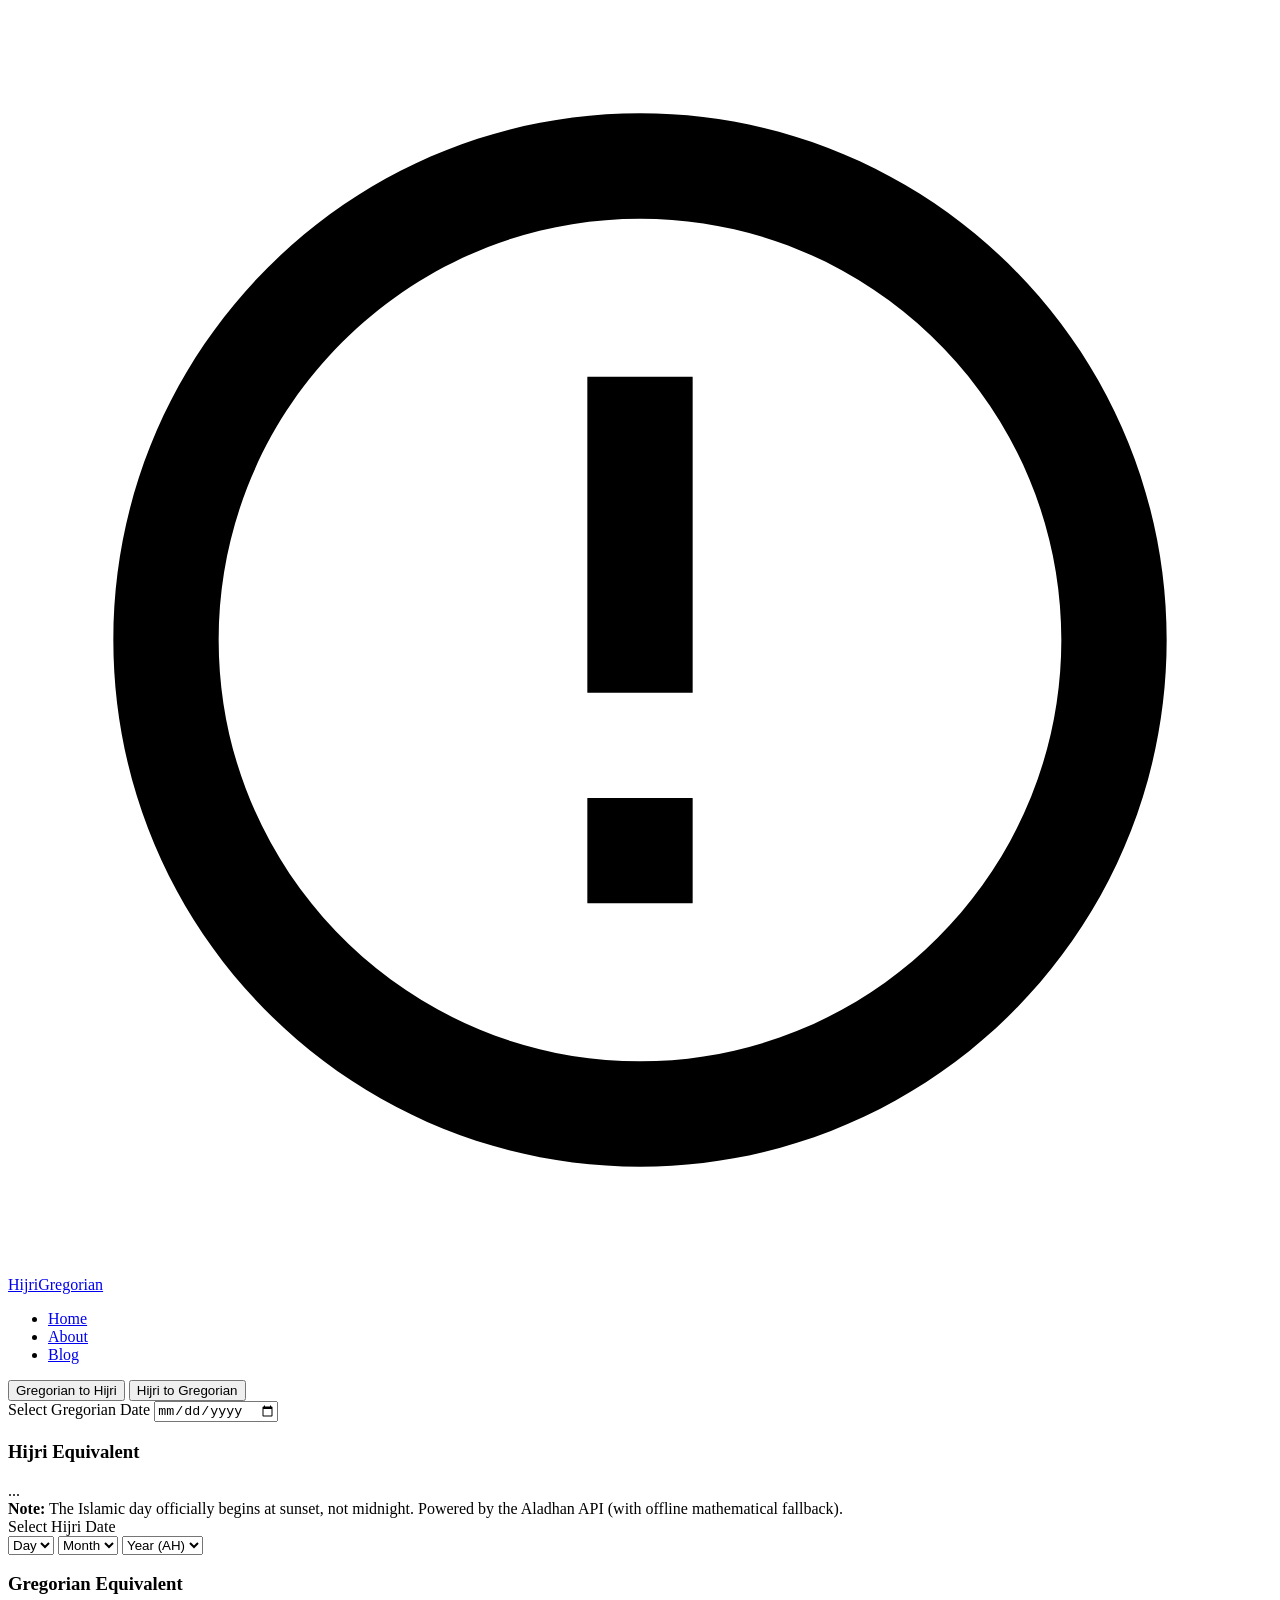
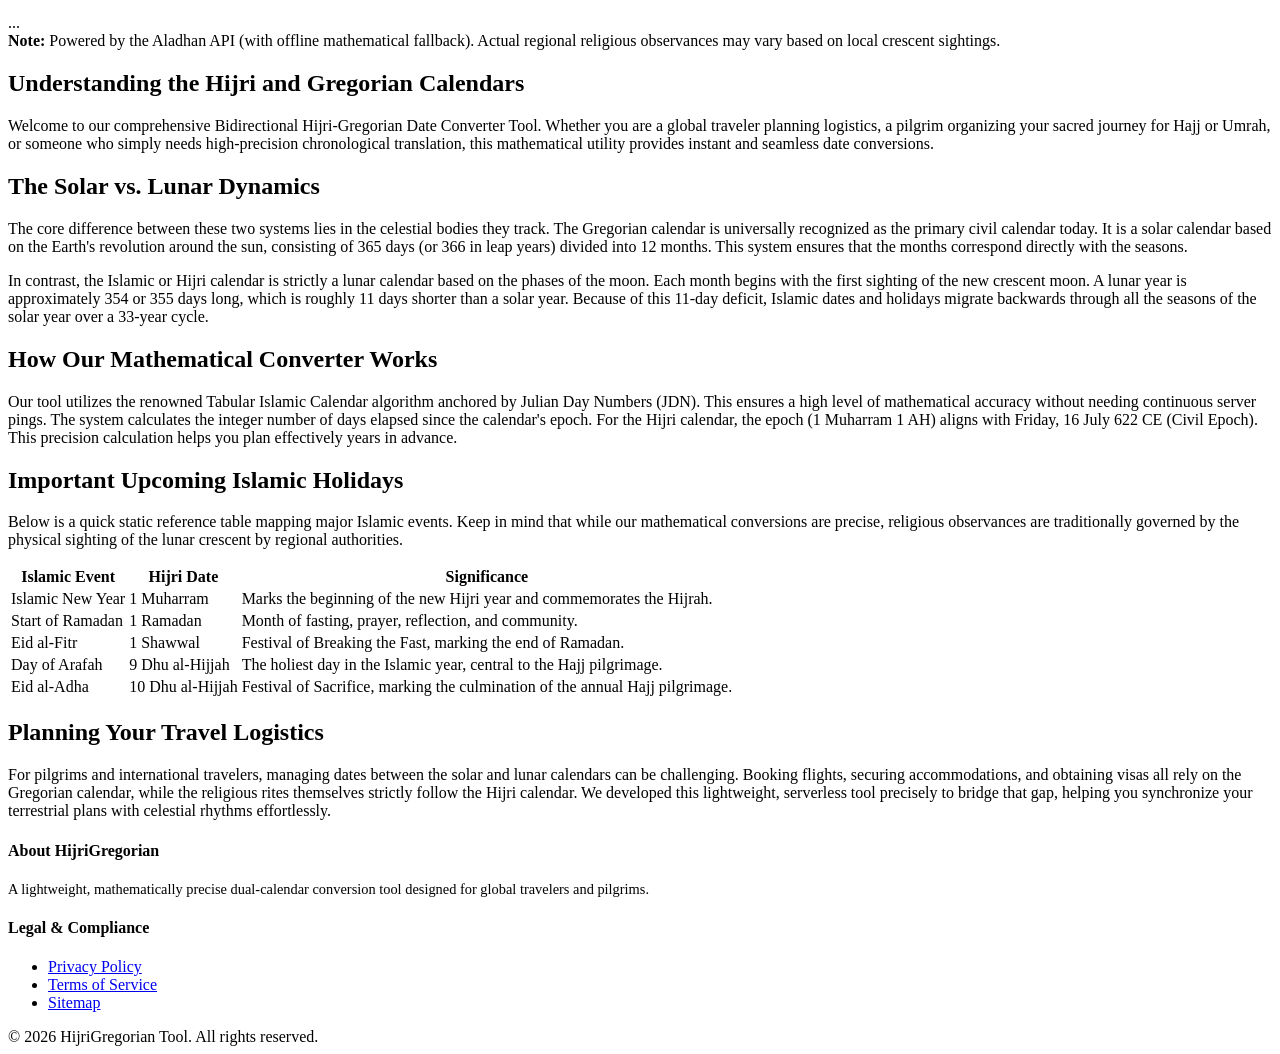
==== index.html @ 4cb7a779 "Add files via upload" ====
<!DOCTYPE html>
<html lang="en">
<head>
    <meta charset="UTF-8">
    <meta name="viewport" content="width=device-width, initial-scale=1.0">
    <title>HijriGregorian - Bidirectional Hijri-Gregorian Date Converter Tool</title>
    <meta name="description" content="Instantly convert dates between the Gregorian calendar and Islamic Hijri calendar. Free, accurate, and mathematical dual-conversion tool.">
    <link rel="stylesheet" href="assets/css/style.css">
    
    <script type="application/ld+json">
    {
      "@context": "https://schema.org",
      "@type": "WebApplication",
      "name": "HijriGregorian - Bidirectional Hijri-Gregorian Date Converter Tool",
      "url": "https://example-travel-brand.com/converter",
      "description": "A high-precision mathematical tool to convert dates seamlessly between the solar Gregorian calendar and the lunar Islamic (Hijri) calendar.",
      "applicationCategory": "Utility",
      "operatingSystem": "All"
    }
    </script>

    <script type="application/ld+json">
    {
      "@context": "https://schema.org",
      "@type": "FAQPage",
      "mainEntity": [{
        "@type": "Question",
        "name": "How does the Hijri calendar differ from the Gregorian calendar?",
        "acceptedAnswer": {
          "@type": "Answer",
          "text": "The Gregorian calendar is a solar calendar based on the earth's revolution around the sun, lasting approximately 365.25 days. The Hijri calendar is a lunar calendar based on the phases of the moon, lasting approximately 354 days. This difference means Islamic dates shift by about 11 days each year relative to the Gregorian calendar."
        }
      }, {
        "@type": "Question",
        "name": "When does the Islamic day begin?",
        "acceptedAnswer": {
          "@type": "Answer",
          "text": "Unlike the Gregorian day which begins at midnight, the Islamic day officially begins at sunset."
        }
      }]
    }
    </script>
</head>
<body>

    <header>
        <div class="container header-inner">
            <a href="index.html" class="logo">
                <svg viewBox="0 0 24 24" xmlns="http://www.w3.org/2000/svg"><path d="M12 2C6.48 2 2 6.48 2 12s4.48 10 10 10 10-4.48 10-10S17.52 2 12 2zm0 18c-4.41 0-8-3.59-8-8s3.59-8 8-8 8 3.59 8 8-3.59 8-8 8zm-1-13h2v6h-2zm0 8h2v2h-2z"/></svg>
                HijriGregorian
            </a>
            <nav>
                <ul>
                    <li><a href="index.html" class="active">Home</a></li>
                    <li><a href="about.html">About</a></li>
                    <li><a href="blog.html">Blog</a></li>
                </ul>
            </nav>
        </div>
    </header>

    <main class="container">
        <section class="converter-container">
            <div class="tabs">
                <button class="tab-btn active" data-tab="tab-gregorian">Gregorian to Hijri</button>
                <button class="tab-btn" data-tab="tab-hijri">Hijri to Gregorian</button>
            </div>

            <!-- Gregorian to Hijri -->
            <div id="tab-gregorian" class="tab-content active">
                <div class="form-group">
                    <label for="gregorian-date">Select Gregorian Date</label>
                    <input type="date" id="gregorian-date">
                </div>
                <div class="result-box">
                    <h3>Hijri Equivalent</h3>
                    <div class="result-value" id="hijri-result">...</div>
                    <div class="source-badge" id="hijri-source"></div>
                    <div class="note"><strong>Note:</strong> The Islamic day officially begins at sunset, not midnight. Powered by the Aladhan API (with offline mathematical fallback).</div>
                </div>
            </div>

            <!-- Hijri to Gregorian -->
            <div id="tab-hijri" class="tab-content">
                <div class="form-group">
                    <label>Select Hijri Date</label>
                    <div class="input-row">
                        <select id="hijri-day">
                            <option value="" disabled selected>Day</option>
                            <!-- Populated by JS -->
                        </select>
                        <select id="hijri-month">
                            <option value="" disabled selected>Month</option>
                            <!-- Populated by JS -->
                        </select>
                        <select id="hijri-year">
                            <option value="" disabled selected>Year (AH)</option>
                            <!-- Populated by JS -->
                        </select>
                    </div>
                </div>
                <div class="result-box">
                    <h3>Gregorian Equivalent</h3>
                    <div class="result-value" id="gregorian-result">...</div>
                    <div class="source-badge" id="gregorian-source"></div>
                    <div class="note"><strong>Note:</strong> Powered by the Aladhan API (with offline mathematical fallback). Actual regional religious observances may vary based on local crescent sightings.</div>
                </div>
            </div>
        </section>

        <!-- SEO Content Section -->
        <section class="content-section">
            <h1>Understanding the Hijri and Gregorian Calendars</h1>
            <p>Welcome to our comprehensive Bidirectional Hijri-Gregorian Date Converter Tool. Whether you are a global traveler planning logistics, a pilgrim organizing your sacred journey for Hajj or Umrah, or someone who simply needs high-precision chronological translation, this mathematical utility provides instant and seamless date conversions.</p>

            <h2>The Solar vs. Lunar Dynamics</h2>
            <p>The core difference between these two systems lies in the celestial bodies they track. The Gregorian calendar is universally recognized as the primary civil calendar today. It is a solar calendar based on the Earth's revolution around the sun, consisting of 365 days (or 366 in leap years) divided into 12 months. This system ensures that the months correspond directly with the seasons.</p>
            <p>In contrast, the Islamic or Hijri calendar is strictly a lunar calendar based on the phases of the moon. Each month begins with the first sighting of the new crescent moon. A lunar year is approximately 354 or 355 days long, which is roughly 11 days shorter than a solar year. Because of this 11-day deficit, Islamic dates and holidays migrate backwards through all the seasons of the solar year over a 33-year cycle.</p>
            
            <h2>How Our Mathematical Converter Works</h2>
            <p>Our tool utilizes the renowned Tabular Islamic Calendar algorithm anchored by Julian Day Numbers (JDN). This ensures a high level of mathematical accuracy without needing continuous server pings. The system calculates the integer number of days elapsed since the calendar's epoch. For the Hijri calendar, the epoch (1 Muharram 1 AH) aligns with Friday, 16 July 622 CE (Civil Epoch). This precision calculation helps you plan effectively years in advance.</p>

            <h2>Important Upcoming Islamic Holidays</h2>
            <p>Below is a quick static reference table mapping major Islamic events. Keep in mind that while our mathematical conversions are precise, religious observances are traditionally governed by the physical sighting of the lunar crescent by regional authorities.</p>

            <table class="data-table">
                <thead>
                    <tr>
                        <th>Islamic Event</th>
                        <th>Hijri Date</th>
                        <th>Significance</th>
                    </tr>
                </thead>
                <tbody>
                    <tr>
                        <td>Islamic New Year</td>
                        <td>1 Muharram</td>
                        <td>Marks the beginning of the new Hijri year and commemorates the Hijrah.</td>
                    </tr>
                    <tr>
                        <td>Start of Ramadan</td>
                        <td>1 Ramadan</td>
                        <td>Month of fasting, prayer, reflection, and community.</td>
                    </tr>
                    <tr>
                        <td>Eid al-Fitr</td>
                        <td>1 Shawwal</td>
                        <td>Festival of Breaking the Fast, marking the end of Ramadan.</td>
                    </tr>
                    <tr>
                        <td>Day of Arafah</td>
                        <td>9 Dhu al-Hijjah</td>
                        <td>The holiest day in the Islamic year, central to the Hajj pilgrimage.</td>
                    </tr>
                    <tr>
                        <td>Eid al-Adha</td>
                        <td>10 Dhu al-Hijjah</td>
                        <td>Festival of Sacrifice, marking the culmination of the annual Hajj pilgrimage.</td>
                    </tr>
                </tbody>
            </table>

            <h2>Planning Your Travel Logistics</h2>
            <p>For pilgrims and international travelers, managing dates between the solar and lunar calendars can be challenging. Booking flights, securing accommodations, and obtaining visas all rely on the Gregorian calendar, while the religious rites themselves strictly follow the Hijri calendar. We developed this lightweight, serverless tool precisely to bridge that gap, helping you synchronize your terrestrial plans with celestial rhythms effortlessly.</p>
        </section>
    </main>

    <footer>
        <div class="container">
            <div class="footer-inner">
                <div class="footer-col">
                    <h4>About HijriGregorian</h4>
                    <p style="color: var(--text-muted); font-size: 0.9rem;">A lightweight, mathematically precise dual-calendar conversion tool designed for global travelers and pilgrims.</p>
                </div>
                <div class="footer-col">
                    <h4>Legal & Compliance</h4>
                    <ul>
                        <li><a href="privacy-policy.html">Privacy Policy</a></li>
                        <li><a href="terms-of-service.html">Terms of Service</a></li>
                        <li><a href="sitemap.html">Sitemap</a></li>
                    </ul>
                </div>
            </div>
            <div class="footer-bottom">
                &copy; 2026 HijriGregorian Tool. All rights reserved. 
            </div>
        </div>
    </footer>

    <script src="assets/js/converter.js"></script>
</body>
</html>
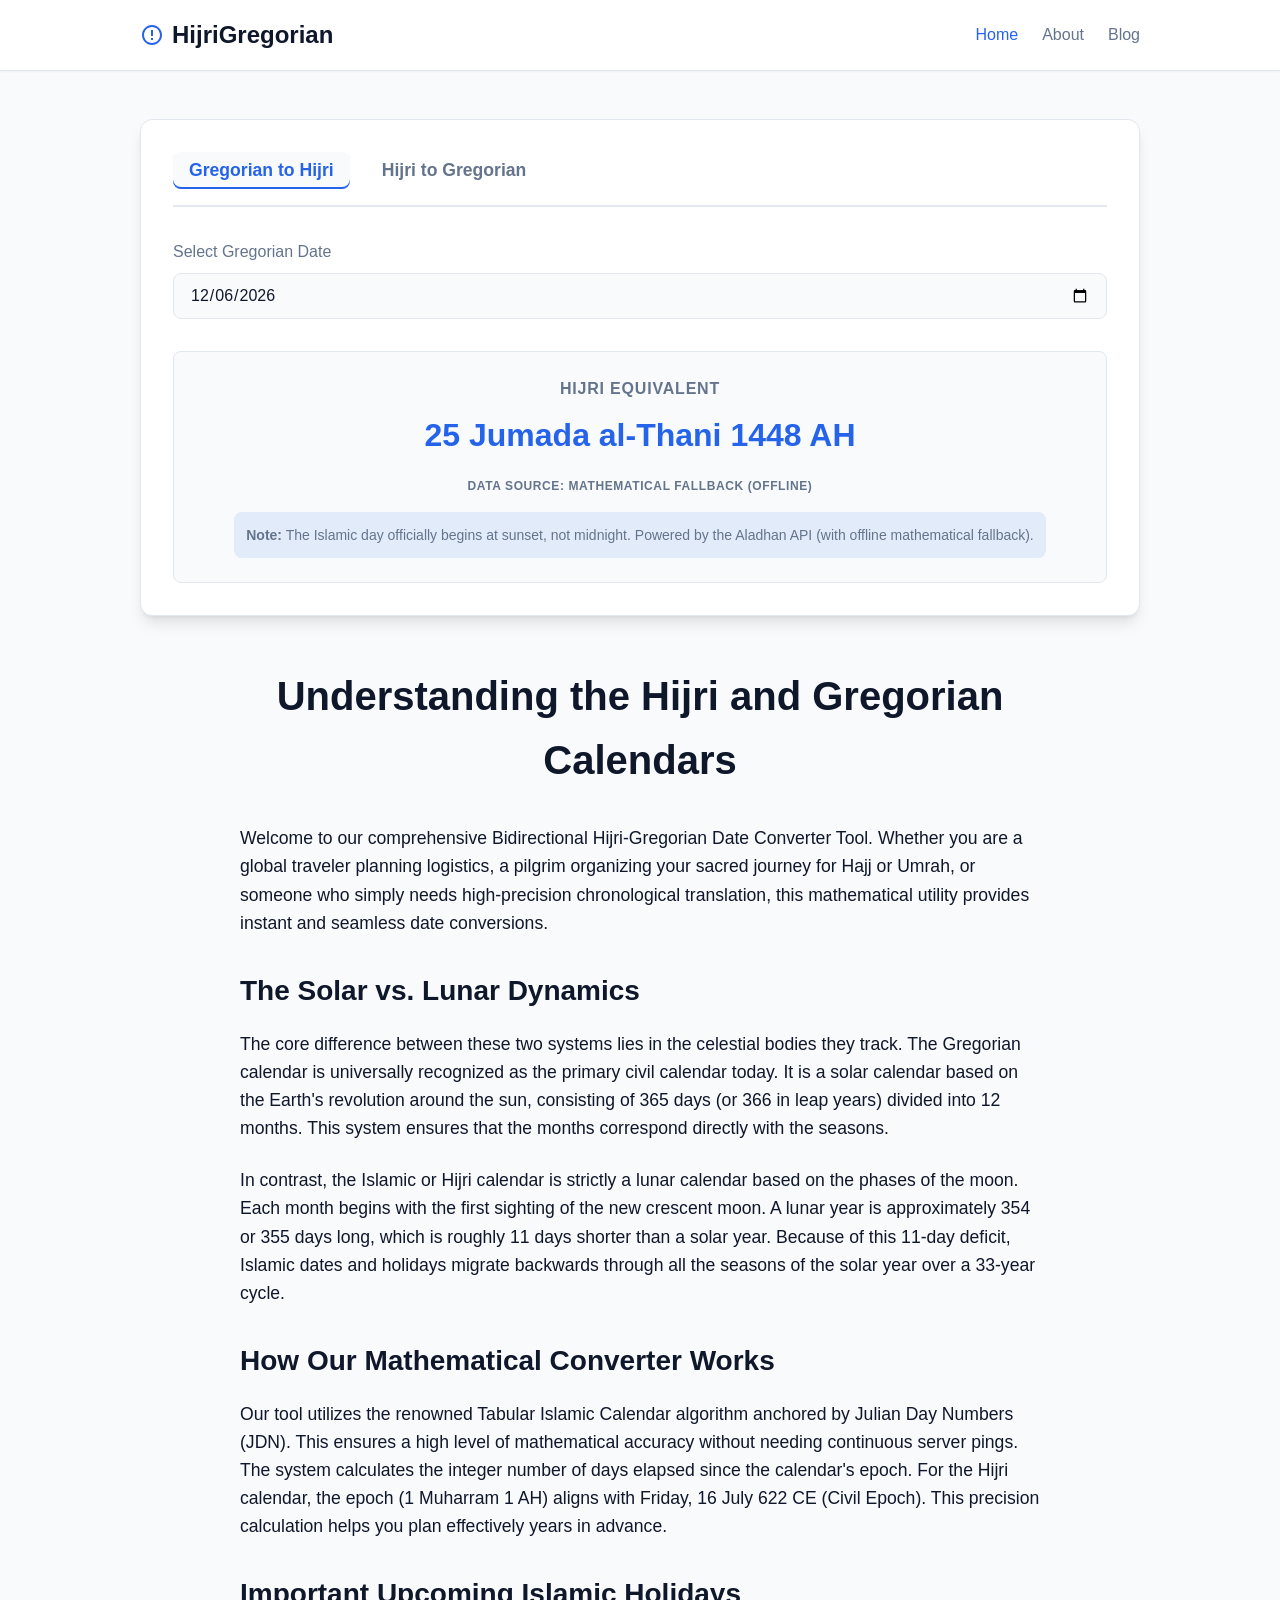
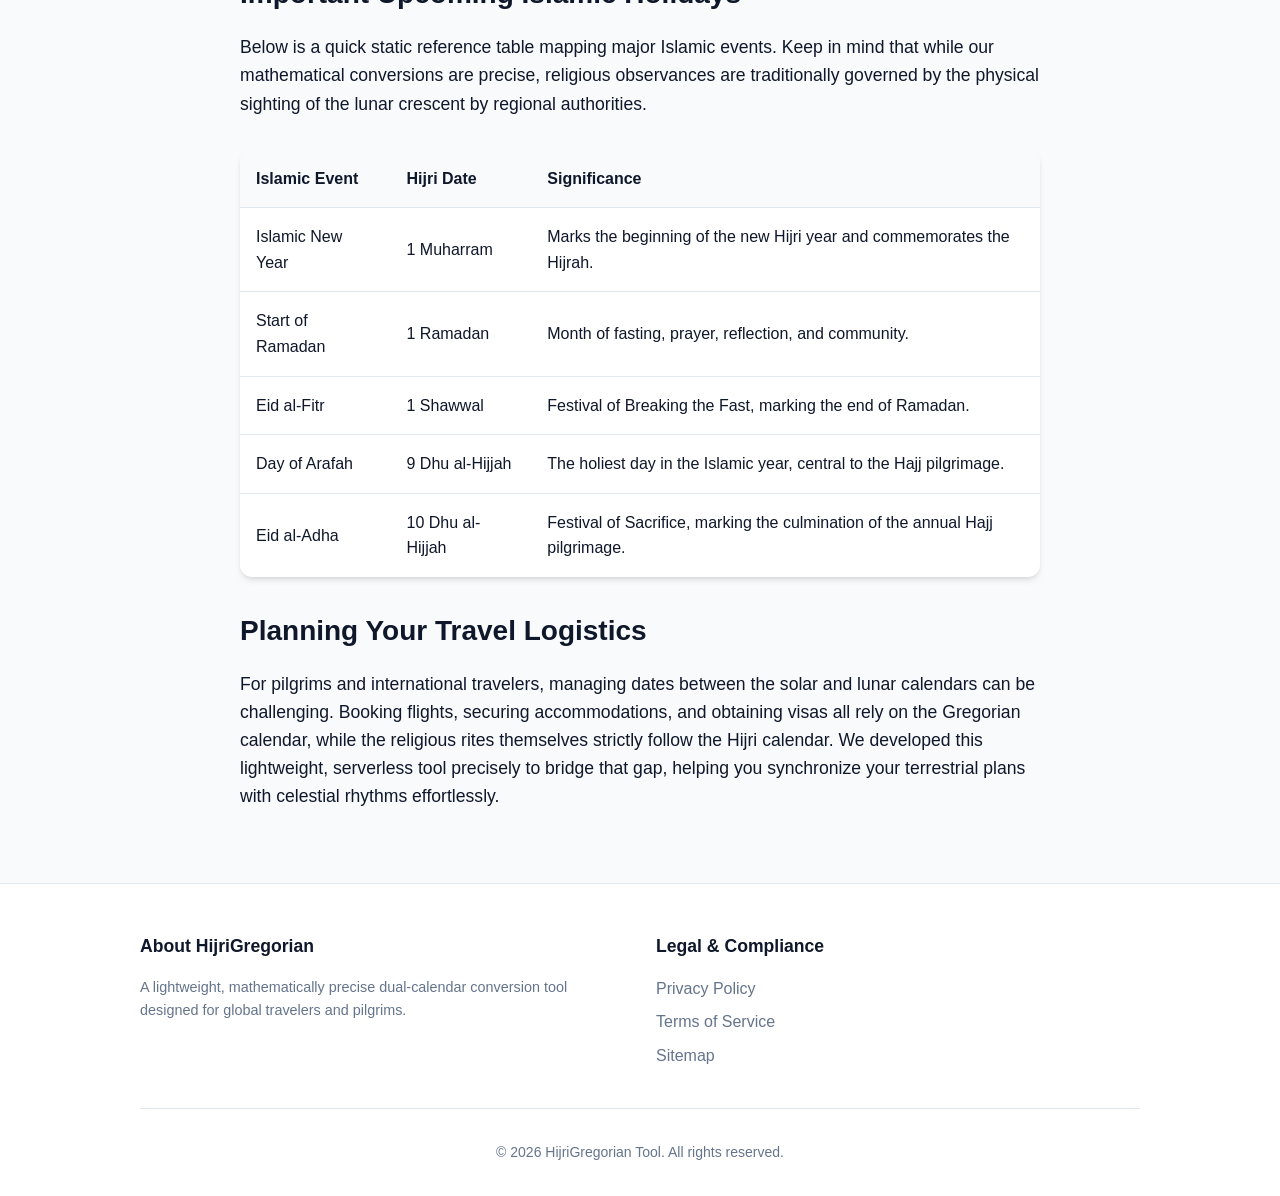
==== commit a21ed8f4: "Update index.html" ====
--- a/index.html
+++ b/index.html
@@ -5,7 +5,7 @@
     <meta name="viewport" content="width=device-width, initial-scale=1.0">
     <title>HijriGregorian - Bidirectional Hijri-Gregorian Date Converter Tool</title>
     <meta name="description" content="Instantly convert dates between the Gregorian calendar and Islamic Hijri calendar. Free, accurate, and mathematical dual-conversion tool.">
-    <link rel="stylesheet" href="assets/css/style.css">
+    <link rel="stylesheet" href="style.css">
     
     <script type="application/ld+json">
     {
@@ -187,6 +187,6 @@
         </div>
     </footer>
 
-    <script src="assets/js/converter.js"></script>
+    <script src="converter.js"></script>
 </body>
 </html>
--- a/style.css
+++ b/style.css
@@ -0,0 +1,352 @@
+@import url('https://fonts.googleapis.com/css2?family=Inter:wght@300;400;500;600;700&display=swap');
+
+:root {
+  --primary: #2563eb;
+  --primary-hover: #1d4ed8;
+  --bg-color: #f8fafc;
+  --card-bg: #ffffff;
+  --text-main: #0f172a;
+  --text-muted: #64748b;
+  --border-color: #e2e8f0;
+  --success: #10b981;
+  --shadow-sm: 0 1px 2px 0 rgb(0 0 0 / 0.05);
+  --shadow-md: 0 4px 6px -1px rgb(0 0 0 / 0.1), 0 2px 4px -2px rgb(0 0 0 / 0.1);
+  --shadow-lg: 0 10px 15px -3px rgb(0 0 0 / 0.1), 0 4px 6px -4px rgb(0 0 0 / 0.1);
+  --radius: 0.75rem;
+  --transition: all 0.3s ease;
+}
+
+@media (prefers-color-scheme: dark) {
+  :root {
+    --primary: #3b82f6;
+    --primary-hover: #60a5fa;
+    --bg-color: #0f172a;
+    --card-bg: #1e293b;
+    --text-main: #f8fafc;
+    --text-muted: #94a3b8;
+    --border-color: #334155;
+  }
+}
+
+* {
+  margin: 0;
+  padding: 0;
+  box-sizing: border-box;
+}
+
+body {
+  font-family: 'Inter', sans-serif;
+  background-color: var(--bg-color);
+  color: var(--text-main);
+  line-height: 1.6;
+  display: flex;
+  flex-direction: column;
+  min-height: 100vh;
+}
+
+a {
+  color: var(--primary);
+  text-decoration: none;
+  transition: var(--transition);
+}
+
+a:hover {
+  color: var(--primary-hover);
+}
+
+header {
+  background-color: var(--card-bg);
+  border-bottom: 1px solid var(--border-color);
+  padding: 1rem 0;
+  position: sticky;
+  top: 0;
+  z-index: 100;
+  box-shadow: var(--shadow-sm);
+}
+
+.container {
+  width: 90%;
+  max-width: 1000px;
+  margin: 0 auto;
+}
+
+.header-inner {
+  display: flex;
+  justify-content: space-between;
+  align-items: center;
+}
+
+.logo {
+  font-size: 1.5rem;
+  font-weight: 700;
+  color: var(--text-main);
+  display: flex;
+  align-items: center;
+  gap: 0.5rem;
+}
+
+.logo svg {
+  width: 24px;
+  height: 24px;
+  fill: var(--primary);
+}
+
+nav ul {
+  display: flex;
+  list-style: none;
+  gap: 1.5rem;
+}
+
+nav a {
+  font-weight: 500;
+  color: var(--text-muted);
+}
+
+nav a:hover, nav a.active {
+  color: var(--primary);
+}
+
+main {
+  flex: 1;
+  padding: 3rem 0;
+}
+
+/* Calculator Styles */
+.converter-container {
+  background-color: var(--card-bg);
+  border-radius: var(--radius);
+  box-shadow: var(--shadow-lg);
+  padding: 2rem;
+  margin-bottom: 3rem;
+  border: 1px solid var(--border-color);
+}
+
+.tabs {
+  display: flex;
+  gap: 1rem;
+  margin-bottom: 2rem;
+  border-bottom: 2px solid var(--border-color);
+  padding-bottom: 1rem;
+}
+
+.tab-btn {
+  background: none;
+  border: none;
+  font-size: 1.1rem;
+  font-family: inherit;
+  font-weight: 600;
+  color: var(--text-muted);
+  cursor: pointer;
+  padding: 0.5rem 1rem;
+  border-radius: 0.5rem;
+  transition: var(--transition);
+}
+
+.tab-btn:hover {
+  background-color: var(--bg-color);
+  color: var(--text-main);
+}
+
+.tab-btn.active {
+  color: var(--primary);
+  background-color: var(--bg-color);
+  box-shadow: inset 0 -2px 0 var(--primary);
+}
+
+.tab-content {
+  display: none;
+  animation: fadeIn 0.4s ease;
+}
+
+.tab-content.active {
+  display: block;
+}
+
+@keyframes fadeIn {
+  from { opacity: 0; transform: translateY(5px); }
+  to { opacity: 1; transform: translateY(0); }
+}
+
+.form-group {
+  margin-bottom: 1.5rem;
+}
+
+.form-group label {
+  display: block;
+  font-weight: 500;
+  margin-bottom: 0.5rem;
+  color: var(--text-muted);
+}
+
+.input-row {
+  display: flex;
+  gap: 1rem;
+}
+
+input[type="date"], select {
+  width: 100%;
+  padding: 0.75rem 1rem;
+  border: 1px solid var(--border-color);
+  border-radius: 0.5rem;
+  background-color: var(--bg-color);
+  color: var(--text-main);
+  font-family: inherit;
+  font-size: 1rem;
+  transition: var(--transition);
+  outline: none;
+}
+
+input[type="date"]:focus, select:focus {
+  border-color: var(--primary);
+  box-shadow: 0 0 0 3px rgba(37, 99, 235, 0.2);
+}
+
+.result-box {
+  margin-top: 2rem;
+  padding: 1.5rem;
+  background-color: var(--bg-color);
+  border-radius: 0.5rem;
+  border: 1px solid var(--border-color);
+  text-align: center;
+}
+
+.result-box h3 {
+  font-size: 1rem;
+  color: var(--text-muted);
+  margin-bottom: 0.5rem;
+  text-transform: uppercase;
+  letter-spacing: 0.05em;
+}
+
+.result-value {
+  font-size: 2rem;
+  font-weight: 700;
+  color: var(--primary);
+  margin-bottom: 1rem;
+}
+
+.note {
+  font-size: 0.875rem;
+  color: var(--text-muted);
+  background-color: rgba(37, 99, 235, 0.1);
+  padding: 0.75rem;
+  border-radius: 0.5rem;
+  display: inline-block;
+  margin-top: 1rem;
+}
+
+/* Typography Content */
+.content-section {
+  max-width: 800px;
+  margin: 0 auto;
+}
+
+h1, h2, h3 {
+  color: var(--text-main);
+  margin-bottom: 1rem;
+}
+
+.content-section h1 { font-size: 2.5rem; text-align: center; margin-bottom: 2rem; }
+.content-section h2 { font-size: 1.75rem; margin-top: 2rem; }
+.content-section p { margin-bottom: 1.5rem; font-size: 1.1rem; }
+.content-section ul { margin-bottom: 1.5rem; padding-left: 1.5rem; font-size: 1.1rem; }
+.content-section li { margin-bottom: 0.5rem; }
+
+/* Table */
+.data-table {
+  width: 100%;
+  border-collapse: collapse;
+  margin: 2rem 0;
+  background-color: var(--card-bg);
+  border-radius: var(--radius);
+  overflow: hidden;
+  box-shadow: var(--shadow-md);
+}
+
+.data-table th, .data-table td {
+  padding: 1rem;
+  text-align: left;
+  border-bottom: 1px solid var(--border-color);
+}
+
+.data-table th {
+  background-color: var(--bg-color);
+  font-weight: 600;
+}
+
+.data-table tr:last-child td {
+  border-bottom: none;
+}
+
+/* Footer */
+footer {
+  background-color: var(--card-bg);
+  border-top: 1px solid var(--border-color);
+  padding: 3rem 0 2rem;
+  margin-top: auto;
+}
+
+.footer-inner {
+  display: grid;
+  grid-template-columns: repeat(auto-fit, minmax(200px, 1fr));
+  gap: 2rem;
+  margin-bottom: 2rem;
+}
+
+.footer-col h4 {
+  margin-bottom: 1rem;
+  font-size: 1.1rem;
+}
+
+.footer-col ul {
+  list-style: none;
+}
+
+.footer-col li {
+  margin-bottom: 0.5rem;
+}
+
+.footer-col a {
+  color: var(--text-muted);
+}
+
+.footer-col a:hover {
+  color: var(--primary);
+}
+
+.footer-bottom {
+  text-align: center;
+  padding-top: 2rem;
+  border-top: 1px solid var(--border-color);
+  color: var(--text-muted);
+  font-size: 0.875rem;
+}
+
+@media (max-width: 768px) {
+  .input-row { flex-direction: column; }
+  .content-section h1 { font-size: 2rem; }
+  .tabs { flex-direction: column; gap: 0.5rem; }
+  .tab-btn { text-align: left; }
+}
+
+/* API Integration Styles */
+.loading-pulse {
+  animation: pulse 1.5s infinite ease-in-out;
+  opacity: 0.6;
+}
+
+@keyframes pulse {
+  0% { opacity: 0.4; }
+  50% { opacity: 0.8; }
+  100% { opacity: 0.4; }
+}
+
+.source-badge {
+  font-size: 0.75rem;
+  color: var(--text-muted);
+  margin-top: 0.5rem;
+  text-transform: uppercase;
+  letter-spacing: 0.05em;
+  font-weight: 600;
+}
+
